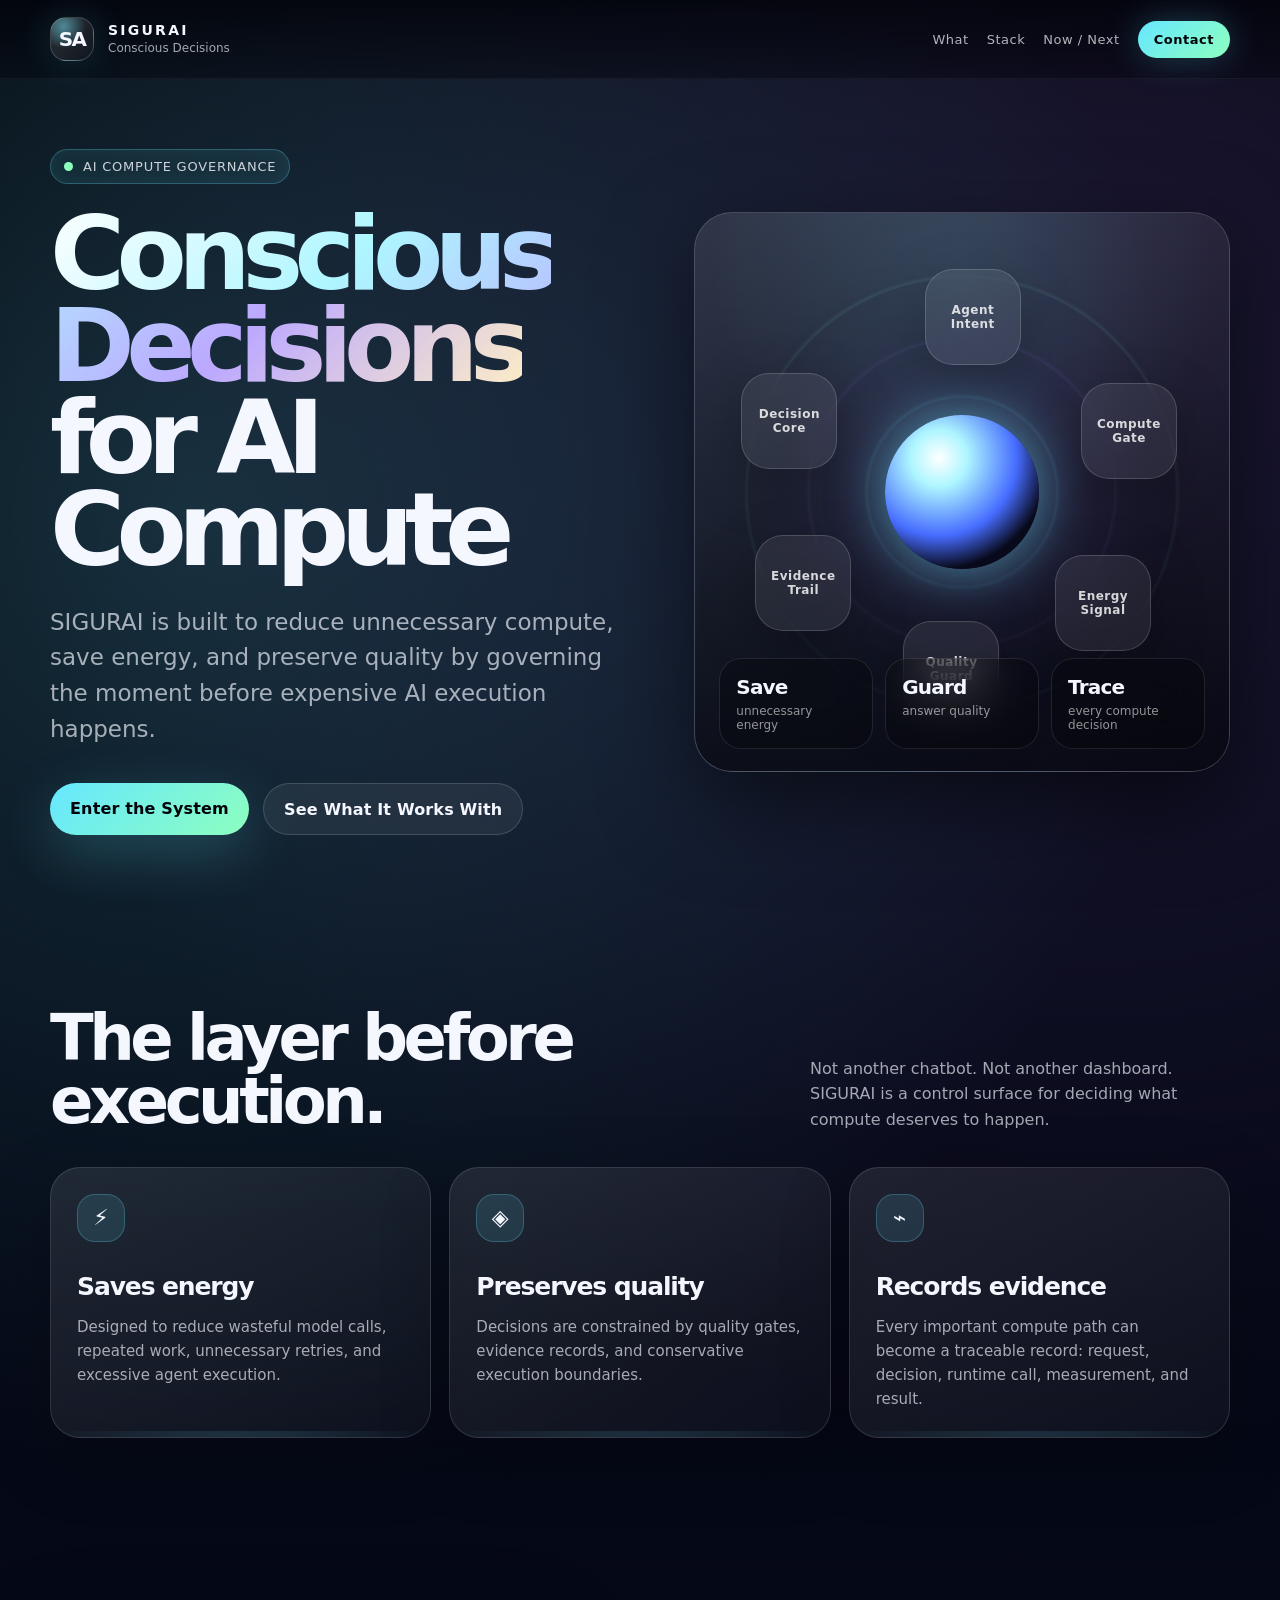
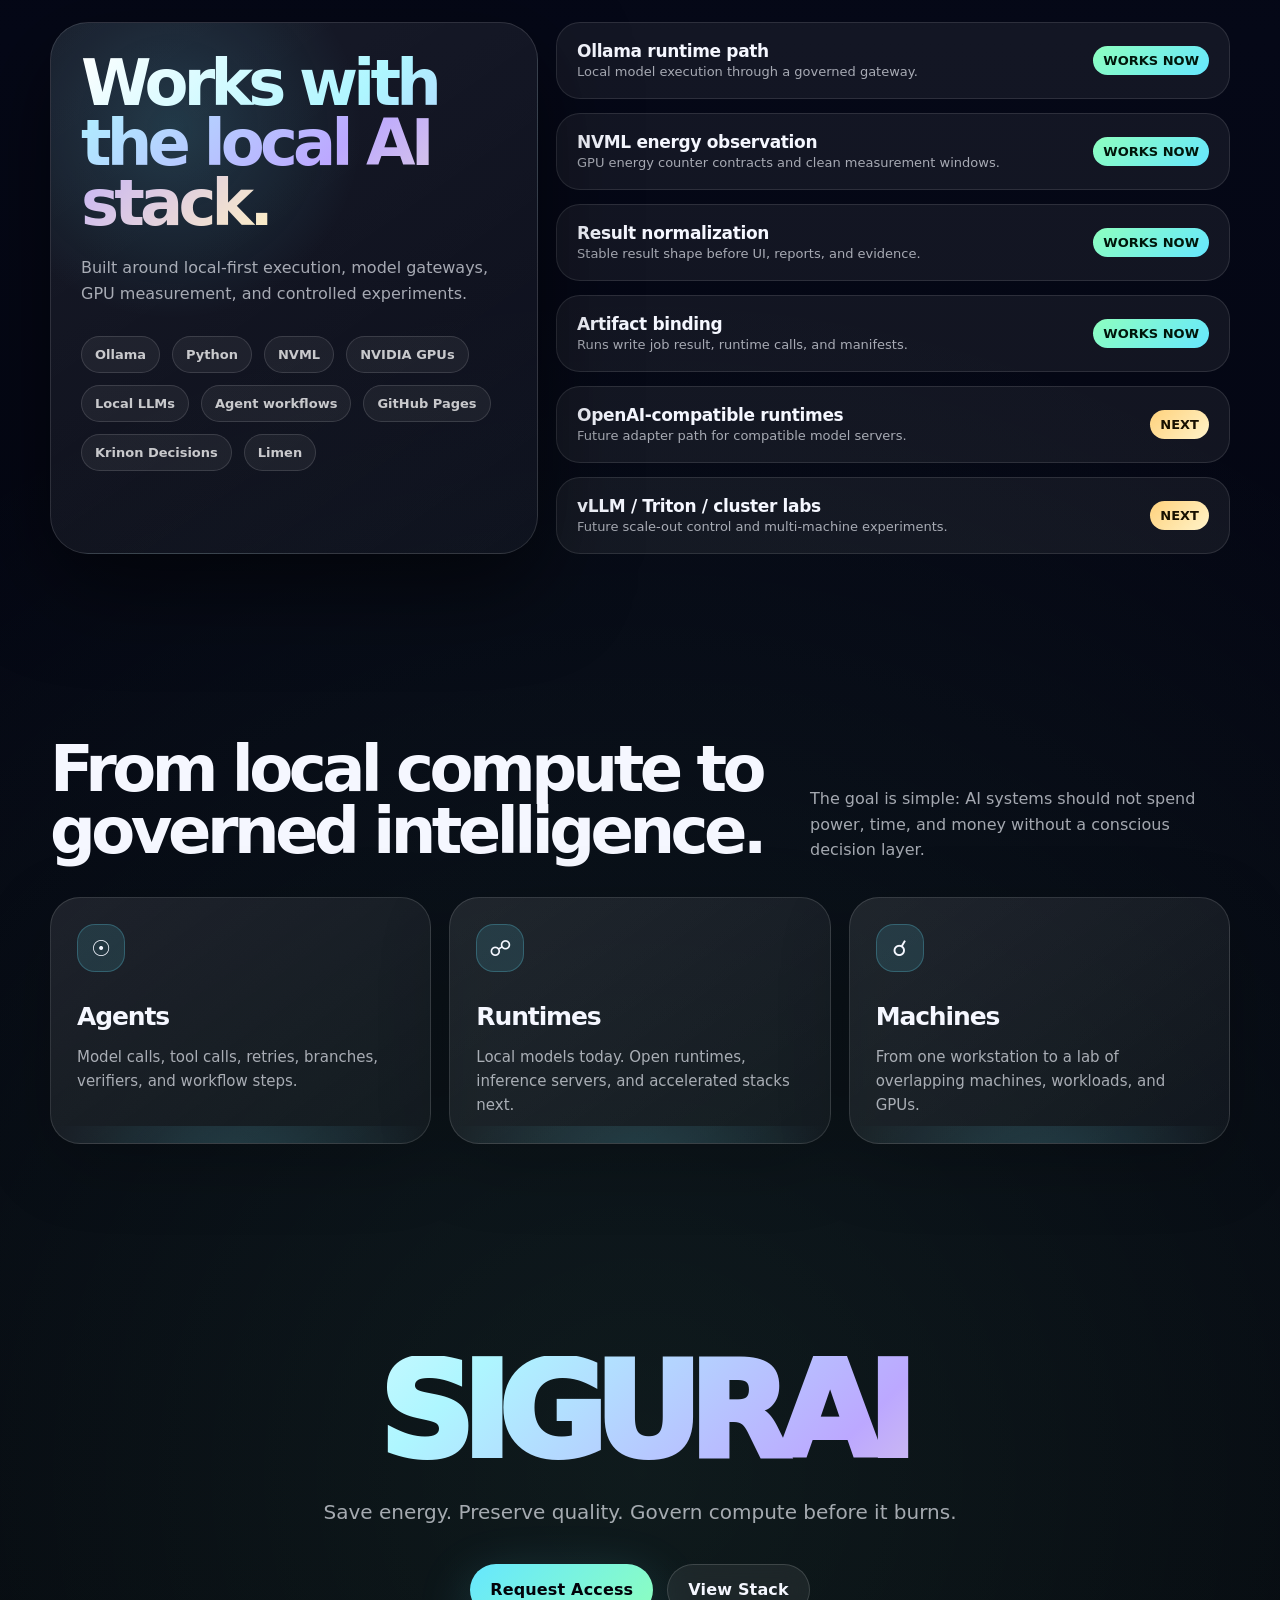
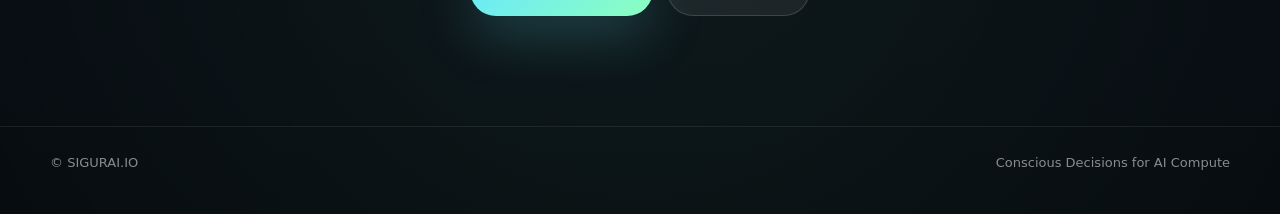
==== index.html @ 7230fa77 "Create index.html" ====
<!DOCTYPE html>
<html lang="en">
<head>
  <meta charset="UTF-8" />
  <meta name="viewport" content="width=device-width, initial-scale=1.0" />
  <title>SIGURAI — Conscious Decisions for AI Compute</title>
  <meta name="description" content="SIGURAI builds AI compute governance systems designed to save energy, preserve quality, and control execution before expensive compute happens." />

  <style>
    :root {
      --bg: #02030a;
      --bg2: #050817;
      --text: #f5f7ff;
      --muted: rgba(245, 247, 255, 0.66);
      --soft: rgba(245, 247, 255, 0.12);
      --line: rgba(180, 205, 255, 0.18);
      --blue: #66e7ff;
      --violet: #9b7cff;
      --green: #8dffbf;
      --gold: #ffd27d;
      --danger: #ff6c9a;
      --glass: rgba(255, 255, 255, 0.055);
      --glass2: rgba(255, 255, 255, 0.09);
      --shadow: 0 30px 90px rgba(0,0,0,0.55);
    }

    * {
      box-sizing: border-box;
    }

    html {
      scroll-behavior: smooth;
      background: var(--bg);
    }

    body {
      margin: 0;
      min-height: 100vh;
      font-family: Inter, ui-sans-serif, system-ui, -apple-system, BlinkMacSystemFont, "Segoe UI", sans-serif;
      color: var(--text);
      background:
        radial-gradient(circle at 15% 15%, rgba(102, 231, 255, 0.18), transparent 32%),
        radial-gradient(circle at 85% 10%, rgba(155, 124, 255, 0.16), transparent 34%),
        radial-gradient(circle at 50% 90%, rgba(141, 255, 191, 0.09), transparent 38%),
        linear-gradient(180deg, #02030a 0%, #050817 48%, #02030a 100%);
      overflow-x: hidden;
    }

    body::before {
      content: "";
      position: fixed;
      inset: 0;
      z-index: -4;
      background-image:
        linear-gradient(rgba(255,255,255,0.035) 1px, transparent 1px),
        linear-gradient(90deg, rgba(255,255,255,0.035) 1px, transparent 1px);
      background-size: 72px 72px;
      mask-image: radial-gradient(circle at center, black, transparent 75%);
      pointer-events: none;
    }

    .noise {
      position: fixed;
      inset: 0;
      z-index: -3;
      pointer-events: none;
      opacity: 0.12;
      background-image: url("data:image/svg+xml,%3Csvg viewBox='0 0 250 250' xmlns='http://www.w3.org/2000/svg'%3E%3Cfilter id='noiseFilter'%3E%3CfeTurbulence type='fractalNoise' baseFrequency='0.72' numOctaves='3' stitchTiles='stitch'/%3E%3C/filter%3E%3Crect width='100%25' height='100%25' filter='url(%23noiseFilter)'/%3E%3C/svg%3E");
    }

    #cosmos {
      position: fixed;
      inset: 0;
      z-index: -2;
      width: 100%;
      height: 100%;
    }

    .orb-glow {
      position: fixed;
      width: 680px;
      height: 680px;
      border-radius: 999px;
      background: radial-gradient(circle, rgba(102,231,255,0.22), rgba(155,124,255,0.08) 45%, transparent 70%);
      filter: blur(15px);
      top: -240px;
      right: -220px;
      z-index: -1;
      pointer-events: none;
      animation: drift 12s ease-in-out infinite alternate;
    }

    @keyframes drift {
      from { transform: translate3d(0, 0, 0) scale(1); }
      to { transform: translate3d(-80px, 80px, 0) scale(1.14); }
    }

    .wrap {
      width: min(1180px, calc(100% - 40px));
      margin: 0 auto;
    }

    header {
      position: sticky;
      top: 0;
      z-index: 20;
      backdrop-filter: blur(18px);
      background: linear-gradient(180deg, rgba(2,3,10,0.82), rgba(2,3,10,0.38));
      border-bottom: 1px solid rgba(255,255,255,0.08);
    }

    .nav {
      height: 78px;
      display: flex;
      align-items: center;
      justify-content: space-between;
      gap: 20px;
    }

    .brand {
      display: flex;
      align-items: center;
      gap: 14px;
      text-decoration: none;
      color: var(--text);
    }

    .logo-box {
      width: 44px;
      height: 44px;
      border-radius: 16px;
      display: grid;
      place-items: center;
      background:
        linear-gradient(135deg, rgba(255,255,255,0.16), rgba(255,255,255,0.04)),
        radial-gradient(circle at 30% 20%, rgba(102,231,255,0.5), transparent 50%);
      border: 1px solid rgba(255,255,255,0.18);
      box-shadow: 0 0 38px rgba(102,231,255,0.16);
      overflow: hidden;
    }

    .logo-box img {
      width: 90%;
      height: 90%;
      object-fit: contain;
      display: block;
      filter: invert(1);
    }

    .logo-fallback {
      font-weight: 900;
      letter-spacing: -0.08em;
      font-size: 20px;
    }

    .brand-text {
      display: flex;
      flex-direction: column;
      line-height: 1.05;
    }

    .brand-text strong {
      letter-spacing: 0.16em;
      font-size: 14px;
    }

    .brand-text span {
      color: var(--muted);
      font-size: 12px;
      margin-top: 4px;
    }

    .nav-links {
      display: flex;
      align-items: center;
      gap: 18px;
    }

    .nav-links a {
      color: rgba(245,247,255,0.72);
      text-decoration: none;
      font-size: 13px;
      letter-spacing: 0.04em;
      transition: 0.25s ease;
    }

    .nav-links a:hover {
      color: #fff;
    }

    .pill {
      color: #02030a !important;
      background: linear-gradient(135deg, var(--blue), var(--green));
      padding: 11px 16px;
      border-radius: 999px;
      font-weight: 800;
      box-shadow: 0 0 35px rgba(102,231,255,0.25);
    }

    main {
      position: relative;
    }

    .hero {
      min-height: calc(100vh - 78px);
      display: grid;
      align-items: center;
      padding: 70px 0 80px;
    }

    .hero-grid {
      display: grid;
      grid-template-columns: 1.04fr 0.96fr;
      gap: 64px;
      align-items: center;
    }

    .eyebrow {
      width: max-content;
      max-width: 100%;
      display: flex;
      align-items: center;
      gap: 10px;
      padding: 9px 13px;
      border: 1px solid rgba(102,231,255,0.28);
      border-radius: 999px;
      color: rgba(245,247,255,0.82);
      background: rgba(102,231,255,0.07);
      box-shadow: inset 0 0 18px rgba(102,231,255,0.06);
      font-size: 13px;
      letter-spacing: 0.06em;
      text-transform: uppercase;
      margin-bottom: 24px;
    }

    .pulse {
      width: 9px;
      height: 9px;
      border-radius: 999px;
      background: var(--green);
      box-shadow: 0 0 0 0 rgba(141,255,191,0.75);
      animation: pulse 1.7s infinite;
    }

    @keyframes pulse {
      0% { box-shadow: 0 0 0 0 rgba(141,255,191,0.6); }
      70% { box-shadow: 0 0 0 14px rgba(141,255,191,0); }
      100% { box-shadow: 0 0 0 0 rgba(141,255,191,0); }
    }

    h1 {
      margin: 0;
      font-size: clamp(52px, 8vw, 116px);
      line-height: 0.9;
      letter-spacing: -0.085em;
      max-width: 880px;
    }

    .grad {
      background: linear-gradient(135deg, #ffffff 0%, #aef6ff 34%, #bca8ff 68%, #fff0c4 100%);
      -webkit-background-clip: text;
      background-clip: text;
      color: transparent;
    }

    .hero p {
      max-width: 680px;
      margin: 28px 0 0;
      color: var(--muted);
      font-size: clamp(18px, 2vw, 23px);
      line-height: 1.55;
    }

    .hero-actions {
      display: flex;
      flex-wrap: wrap;
      gap: 14px;
      margin-top: 36px;
    }

    .btn {
      display: inline-flex;
      align-items: center;
      justify-content: center;
      gap: 10px;
      min-height: 52px;
      padding: 0 20px;
      border-radius: 999px;
      border: 1px solid rgba(255,255,255,0.15);
      color: var(--text);
      text-decoration: none;
      background: rgba(255,255,255,0.065);
      backdrop-filter: blur(12px);
      transition: 0.22s ease;
      font-weight: 800;
      letter-spacing: 0.01em;
    }

    .btn:hover {
      transform: translateY(-2px);
      background: rgba(255,255,255,0.105);
      border-color: rgba(255,255,255,0.28);
    }

    .btn.primary {
      color: #02030a;
      background: linear-gradient(135deg, var(--blue), var(--green));
      box-shadow: 0 18px 55px rgba(102,231,255,0.22);
      border: none;
    }

    .hero-card {
      position: relative;
      min-height: 560px;
      border-radius: 38px;
      background:
        linear-gradient(145deg, rgba(255,255,255,0.105), rgba(255,255,255,0.035)),
        radial-gradient(circle at 50% 10%, rgba(102,231,255,0.14), transparent 44%);
      border: 1px solid rgba(255,255,255,0.15);
      box-shadow: var(--shadow);
      overflow: hidden;
      isolation: isolate;
    }

    .hero-card::before {
      content: "";
      position: absolute;
      inset: -1px;
      background:
        radial-gradient(circle at 50% 50%, transparent 0 24%, rgba(102,231,255,0.12) 24.5%, transparent 25.4%),
        radial-gradient(circle at 50% 50%, transparent 0 39%, rgba(155,124,255,0.11) 39.5%, transparent 40.4%),
        radial-gradient(circle at 50% 50%, transparent 0 55%, rgba(141,255,191,0.10) 55.5%, transparent 56.4%);
      animation: rotate 36s linear infinite;
      z-index: -1;
    }

    .hero-card::after {
      content: "";
      position: absolute;
      inset: 0;
      background: linear-gradient(180deg, transparent, rgba(2,3,10,0.72));
      z-index: -1;
    }

    @keyframes rotate {
      from { transform: rotate(0deg) scale(1.12); }
      to { transform: rotate(360deg) scale(1.12); }
    }

    .system-core {
      position: absolute;
      inset: 0;
      display: grid;
      place-items: center;
      pointer-events: none;
    }

    .core-orb {
      width: 154px;
      height: 154px;
      border-radius: 999px;
      background:
        radial-gradient(circle at 35% 28%, #fff, #aef6ff 19%, #466cff 52%, #080a1b 74%);
      box-shadow:
        0 0 55px rgba(102,231,255,0.55),
        0 0 150px rgba(155,124,255,0.32);
      animation: breathe 4.8s ease-in-out infinite;
    }

    @keyframes breathe {
      0%, 100% { transform: scale(1); filter: saturate(1); }
      50% { transform: scale(1.08); filter: saturate(1.35); }
    }

    .orbit-node {
      position: absolute;
      width: 96px;
      height: 96px;
      border-radius: 28px;
      background: rgba(255,255,255,0.075);
      border: 1px solid rgba(255,255,255,0.16);
      backdrop-filter: blur(12px);
      display: grid;
      place-items: center;
      text-align: center;
      padding: 12px;
      color: rgba(255,255,255,0.82);
      font-size: 12px;
      font-weight: 800;
      letter-spacing: 0.04em;
      box-shadow: 0 18px 55px rgba(0,0,0,0.25);
    }

    .n1 { top: 56px; left: 52%; transform: translateX(-50%); }
    .n2 { top: 170px; right: 52px; }
    .n3 { bottom: 120px; right: 78px; }
    .n4 { bottom: 54px; left: 48%; transform: translateX(-50%); }
    .n5 { bottom: 140px; left: 60px; }
    .n6 { top: 160px; left: 46px; }

    .metrics {
      position: absolute;
      left: 24px;
      right: 24px;
      bottom: 22px;
      display: grid;
      grid-template-columns: repeat(3, 1fr);
      gap: 12px;
    }

    .metric {
      padding: 16px;
      border-radius: 22px;
      background: rgba(0,0,0,0.24);
      border: 1px solid rgba(255,255,255,0.10);
      backdrop-filter: blur(18px);
    }

    .metric strong {
      display: block;
      font-size: 20px;
      letter-spacing: -0.04em;
    }

    .metric span {
      display: block;
      margin-top: 5px;
      color: rgba(255,255,255,0.56);
      font-size: 12px;
    }

    section {
      padding: 92px 0;
      position: relative;
    }

    .section-head {
      display: flex;
      align-items: end;
      justify-content: space-between;
      gap: 24px;
      margin-bottom: 34px;
    }

    .section-head h2 {
      margin: 0;
      font-size: clamp(34px, 5vw, 68px);
      line-height: 0.98;
      letter-spacing: -0.07em;
      max-width: 740px;
    }

    .section-head p {
      color: var(--muted);
      max-width: 420px;
      line-height: 1.6;
      margin: 0;
    }

    .cards {
      display: grid;
      grid-template-columns: repeat(3, 1fr);
      gap: 18px;
    }

    .card {
      border-radius: 30px;
      padding: 26px;
      min-height: 246px;
      background:
        linear-gradient(145deg, rgba(255,255,255,0.09), rgba(255,255,255,0.035));
      border: 1px solid rgba(255,255,255,0.13);
      box-shadow: 0 20px 70px rgba(0,0,0,0.22);
      position: relative;
      overflow: hidden;
    }

    .card::after {
      content: "";
      position: absolute;
      inset: auto -30% -50% -30%;
      height: 140px;
      background: radial-gradient(circle, rgba(102,231,255,0.18), transparent 64%);
      pointer-events: none;
    }

    .icon {
      width: 48px;
      height: 48px;
      border-radius: 18px;
      display: grid;
      place-items: center;
      background: rgba(102,231,255,0.12);
      border: 1px solid rgba(102,231,255,0.24);
      margin-bottom: 30px;
      font-size: 22px;
    }

    .card h3 {
      margin: 0;
      font-size: 25px;
      letter-spacing: -0.045em;
    }

    .card p {
      color: var(--muted);
      line-height: 1.6;
      margin: 14px 0 0;
      font-size: 15px;
    }

    .wide {
      display: grid;
      grid-template-columns: 0.84fr 1.16fr;
      gap: 18px;
      align-items: stretch;
    }

    .big-panel {
      min-height: 520px;
      border-radius: 38px;
      border: 1px solid rgba(255,255,255,0.13);
      background:
        radial-gradient(circle at 25% 20%, rgba(102,231,255,0.16), transparent 34%),
        linear-gradient(145deg, rgba(255,255,255,0.08), rgba(255,255,255,0.035));
      box-shadow: var(--shadow);
      overflow: hidden;
      position: relative;
      padding: 30px;
    }

    .big-panel h2 {
      margin: 0;
      font-size: clamp(36px, 5vw, 72px);
      line-height: 0.94;
      letter-spacing: -0.075em;
      max-width: 620px;
      position: relative;
      z-index: 2;
    }

    .big-panel p {
      color: var(--muted);
      line-height: 1.65;
      max-width: 540px;
      position: relative;
      z-index: 2;
      margin-top: 22px;
    }

    .constellation {
      display: grid;
      gap: 14px;
    }

    .lane {
      display: flex;
      align-items: center;
      justify-content: space-between;
      gap: 15px;
      padding: 18px 20px;
      border-radius: 24px;
      background: rgba(255,255,255,0.06);
      border: 1px solid rgba(255,255,255,0.11);
      min-height: 76px;
    }

    .lane span {
      color: var(--muted);
      font-size: 13px;
    }

    .lane strong {
      font-size: 17px;
      letter-spacing: -0.02em;
    }

    .status {
      font-size: 12px;
      padding: 7px 10px;
      border-radius: 999px;
      white-space: nowrap;
      border: 1px solid rgba(255,255,255,0.13);
      background: rgba(255,255,255,0.06);
      color: rgba(255,255,255,0.78);
    }

    .status.live {
      color: #00160b;
      background: linear-gradient(135deg, var(--green), var(--blue));
      border: none;
      font-weight: 900;
    }

    .status.next {
      color: #171000;
      background: linear-gradient(135deg, var(--gold), #fff3c9);
      border: none;
      font-weight: 900;
    }

    .stack {
      display: flex;
      flex-wrap: wrap;
      gap: 12px;
      margin-top: 28px;
    }

    .chip {
      padding: 10px 13px;
      border-radius: 999px;
      border: 1px solid rgba(255,255,255,0.13);
      background: rgba(255,255,255,0.055);
      color: rgba(255,255,255,0.76);
      font-size: 13px;
      font-weight: 700;
    }

    .final {
      text-align: center;
      padding: 120px 0 110px;
    }

    .final-logo {
      width: min(460px, 82vw);
      margin: 0 auto 34px;
      padding: 28px;
      border-radius: 34px;
      background: rgba(255,255,255,0.04);
      border: 1px solid rgba(255,255,255,0.10);
      box-shadow: var(--shadow);
    }

    .final-logo img {
      width: 100%;
      height: auto;
      display: block;
      filter: invert(1);
    }

    .wordmark {
      font-size: clamp(54px, 11vw, 132px);
      line-height: 0.86;
      letter-spacing: -0.095em;
      font-weight: 950;
      margin: 0;
    }

    .final p {
      color: var(--muted);
      font-size: 20px;
      line-height: 1.6;
      max-width: 760px;
      margin: 26px auto 0;
    }

    footer {
      padding: 28px 0 44px;
      border-top: 1px solid rgba(255,255,255,0.08);
      color: rgba(255,255,255,0.52);
      font-size: 13px;
    }

    footer .wrap {
      display: flex;
      justify-content: space-between;
      gap: 20px;
      flex-wrap: wrap;
    }

    @media (max-width: 920px) {
      .hero-grid,
      .wide {
        grid-template-columns: 1fr;
      }

      .hero-card {
        min-height: 520px;
      }

      .cards {
        grid-template-columns: 1fr;
      }

      .section-head {
        display: block;
      }

      .section-head p {
        margin-top: 16px;
      }

      .nav-links a:not(.pill) {
        display: none;
      }
    }

    @media (max-width: 620px) {
      .wrap {
        width: min(100% - 26px, 1180px);
      }

      .hero {
        padding-top: 44px;
      }

      .hero-card {
        min-height: 500px;
        border-radius: 28px;
      }

      .orbit-node {
        width: 82px;
        height: 82px;
        font-size: 10px;
      }

      .metrics {
        grid-template-columns: 1fr;
      }

      .metric {
        padding: 12px 14px;
      }

      .n2 { right: 20px; }
      .n3 { right: 24px; }
      .n5 { left: 22px; }
      .n6 { left: 18px; }

      section {
        padding: 70px 0;
      }
    }
  </style>
</head>

<body>
  <canvas id="cosmos"></canvas>
  <div class="noise"></div>
  <div class="orb-glow"></div>

  <header>
    <div class="wrap nav">
      <a class="brand" href="#">
        <div class="logo-box">
          <img src="assets/logo.png" alt="SIGURAI" onerror="this.style.display='none'; this.nextElementSibling.style.display='block';" />
          <span class="logo-fallback" style="display:none;">SA</span>
        </div>
        <div class="brand-text">
          <strong>SIGURAI</strong>
          <span>Conscious Decisions</span>
        </div>
      </a>

      <nav class="nav-links">
        <a href="#what">What</a>
        <a href="#stack">Stack</a>
        <a href="#future">Now / Next</a>
        <a class="pill" href="mailto:contact@sigurai.io">Contact</a>
      </nav>
    </div>
  </header>

  <main>
    <section class="hero">
      <div class="wrap hero-grid">
        <div>
          <div class="eyebrow"><span class="pulse"></span> AI Compute Governance</div>

          <h1>
            <span class="grad">Conscious Decisions</span><br />
            for AI Compute
          </h1>

          <p>
            SIGURAI is built to reduce unnecessary compute, save energy, and preserve quality
            by governing the moment before expensive AI execution happens.
          </p>

          <div class="hero-actions">
            <a class="btn primary" href="#what">Enter the System</a>
            <a class="btn" href="#stack">See What It Works With</a>
          </div>
        </div>

        <div class="hero-card" aria-label="Interactive decision system visual">
          <div class="system-core">
            <div class="core-orb"></div>
          </div>

          <div class="orbit-node n1">Agent<br />Intent</div>
          <div class="orbit-node n2">Compute<br />Gate</div>
          <div class="orbit-node n3">Energy<br />Signal</div>
          <div class="orbit-node n4">Quality<br />Guard</div>
          <div class="orbit-node n5">Evidence<br />Trail</div>
          <div class="orbit-node n6">Decision<br />Core</div>

          <div class="metrics">
            <div class="metric">
              <strong>Save</strong>
              <span>unnecessary energy</span>
            </div>
            <div class="metric">
              <strong>Guard</strong>
              <span>answer quality</span>
            </div>
            <div class="metric">
              <strong>Trace</strong>
              <span>every compute decision</span>
            </div>
          </div>
        </div>
      </div>
    </section>

    <section id="what">
      <div class="wrap">
        <div class="section-head">
          <h2>The layer before execution.</h2>
          <p>
            Not another chatbot. Not another dashboard. SIGURAI is a control surface
            for deciding what compute deserves to happen.
          </p>
        </div>

        <div class="cards">
          <div class="card">
            <div class="icon">⚡</div>
            <h3>Saves energy</h3>
            <p>
              Designed to reduce wasteful model calls, repeated work, unnecessary retries,
              and excessive agent execution.
            </p>
          </div>

          <div class="card">
            <div class="icon">◈</div>
            <h3>Preserves quality</h3>
            <p>
              Decisions are constrained by quality gates, evidence records, and conservative
              execution boundaries.
            </p>
          </div>

          <div class="card">
            <div class="icon">⌁</div>
            <h3>Records evidence</h3>
            <p>
              Every important compute path can become a traceable record: request, decision,
              runtime call, measurement, and result.
            </p>
          </div>
        </div>
      </div>
    </section>

    <section id="stack">
      <div class="wrap wide">
        <div class="big-panel">
          <h2><span class="grad">Works with the local AI stack.</span></h2>
          <p>
            Built around local-first execution, model gateways, GPU measurement,
            and controlled experiments.
          </p>

          <div class="stack">
            <span class="chip">Ollama</span>
            <span class="chip">Python</span>
            <span class="chip">NVML</span>
            <span class="chip">NVIDIA GPUs</span>
            <span class="chip">Local LLMs</span>
            <span class="chip">Agent workflows</span>
            <span class="chip">GitHub Pages</span>
            <span class="chip">Krinon Decisions</span>
            <span class="chip">Limen</span>
          </div>
        </div>

        <div class="constellation">
          <div class="lane">
            <div>
              <strong>Ollama runtime path</strong><br />
              <span>Local model execution through a governed gateway.</span>
            </div>
            <span class="status live">WORKS NOW</span>
          </div>

          <div class="lane">
            <div>
              <strong>NVML energy observation</strong><br />
              <span>GPU energy counter contracts and clean measurement windows.</span>
            </div>
            <span class="status live">WORKS NOW</span>
          </div>

          <div class="lane">
            <div>
              <strong>Result normalization</strong><br />
              <span>Stable result shape before UI, reports, and evidence.</span>
            </div>
            <span class="status live">WORKS NOW</span>
          </div>

          <div class="lane">
            <div>
              <strong>Artifact binding</strong><br />
              <span>Runs write job result, runtime calls, and manifests.</span>
            </div>
            <span class="status live">WORKS NOW</span>
          </div>

          <div class="lane">
            <div>
              <strong>OpenAI-compatible runtimes</strong><br />
              <span>Future adapter path for compatible model servers.</span>
            </div>
            <span class="status next">NEXT</span>
          </div>

          <div class="lane">
            <div>
              <strong>vLLM / Triton / cluster labs</strong><br />
              <span>Future scale-out control and multi-machine experiments.</span>
            </div>
            <span class="status next">NEXT</span>
          </div>
        </div>
      </div>
    </section>

    <section id="future">
      <div class="wrap">
        <div class="section-head">
          <h2>From local compute to governed intelligence.</h2>
          <p>
            The goal is simple: AI systems should not spend power, time, and money
            without a conscious decision layer.
          </p>
        </div>

        <div class="cards">
          <div class="card">
            <div class="icon">☉</div>
            <h3>Agents</h3>
            <p>
              Model calls, tool calls, retries, branches, verifiers, and workflow steps.
            </p>
          </div>

          <div class="card">
            <div class="icon">☍</div>
            <h3>Runtimes</h3>
            <p>
              Local models today. Open runtimes, inference servers, and accelerated stacks next.
            </p>
          </div>

          <div class="card">
            <div class="icon">☌</div>
            <h3>Machines</h3>
            <p>
              From one workstation to a lab of overlapping machines, workloads, and GPUs.
            </p>
          </div>
        </div>
      </div>
    </section>

    <section class="final">
      <div class="wrap">
        <div class="final-logo">
          <img src="assets/logo.png" alt="SIGURAI logo" onerror="this.parentElement.style.display='none';" />
        </div>

        <h2 class="wordmark grad">SIGURAI</h2>
        <p>
          Save energy. Preserve quality. Govern compute before it burns.
        </p>

        <div class="hero-actions" style="justify-content:center;">
          <a class="btn primary" href="mailto:contact@sigurai.io">Request Access</a>
          <a class="btn" href="#stack">View Stack</a>
        </div>
      </div>
    </section>
  </main>

  <footer>
    <div class="wrap">
      <span>© <span id="year"></span> SIGURAI.IO</span>
      <span>Conscious Decisions for AI Compute</span>
    </div>
  </footer>

  <script type="module">
    document.getElementById("year").textContent = new Date().getFullYear();

    import * as THREE from "https://unpkg.com/three@0.160.0/build/three.module.js";

    const canvas = document.getElementById("cosmos");
    const renderer = new THREE.WebGLRenderer({ canvas, antialias: true, alpha: true });
    renderer.setPixelRatio(Math.min(window.devicePixelRatio, 2));

    const scene = new THREE.Scene();
    const camera = new THREE.PerspectiveCamera(60, window.innerWidth / window.innerHeight, 0.1, 200);
    camera.position.z = 36;

    const group = new THREE.Group();
    scene.add(group);

    const starGeo = new THREE.BufferGeometry();
    const starCount = 900;
    const positions = new Float32Array(starCount * 3);

    for (let i = 0; i < starCount; i++) {
      positions[i * 3] = (Math.random() - 0.5) * 120;
      positions[i * 3 + 1] = (Math.random() - 0.5) * 80;
      positions[i * 3 + 2] = (Math.random() - 0.5) * 80;
    }

    starGeo.setAttribute("position", new THREE.BufferAttribute(positions, 3));

    const starMat = new THREE.PointsMaterial({
      color: 0xbfefff,
      size: 0.055,
      transparent: true,
      opacity: 0.72
    });

    const stars = new THREE.Points(starGeo, starMat);
    scene.add(stars);

    const core = new THREE.Mesh(
      new THREE.SphereGeometry(2.1, 48, 48),
      new THREE.MeshBasicMaterial({ color: 0x66e7ff, transparent: true, opacity: 0.45 })
    );
    group.add(core);

    const rings = [];
    const ringColors = [0x66e7ff, 0x9b7cff, 0x8dffbf, 0xffd27d];

    for (let i = 0; i < 4; i++) {
      const curve = new THREE.EllipseCurve(
        0, 0,
        5.2 + i * 2.8,
        2.4 + i * 1.35,
        0,
        Math.PI * 2,
        false,
        0
      );

      const points = curve.getPoints(180);
      const geo = new THREE.BufferGeometry().setFromPoints(
        points.map(p => new THREE.Vector3(p.x, p.y, 0))
      );

      const mat = new THREE.LineBasicMaterial({
        color: ringColors[i],
        transparent: true,
        opacity: 0.18
      });

      const ring = new THREE.LineLoop(geo, mat);
      ring.rotation.x = 0.9 + i * 0.16;
      ring.rotation.y = 0.18 + i * 0.25;
      ring.rotation.z = i * 0.8;
      group.add(ring);
      rings.push(ring);
    }

    const planets = [];

    for (let i = 0; i < 8; i++) {
      const planet = new THREE.Mesh(
        new THREE.SphereGeometry(0.22 + Math.random() * 0.18, 24, 24),
        new THREE.MeshBasicMaterial({
          color: ringColors[i % ringColors.length],
          transparent: true,
          opacity: 0.85
        })
      );

      planet.userData = {
        radius: 5.2 + (i % 4) * 2.8,
        speed: 0.002 + Math.random() * 0.003,
        phase: Math.random() * Math.PI * 2,
        yScale: 0.46 + Math.random() * 0.16
      };

      group.add(planet);
      planets.push(planet);
    }

    const mouse = { x: 0, y: 0 };

    window.addEventListener("mousemove", (event) => {
      mouse.x = (event.clientX / window.innerWidth - 0.5) * 2;
      mouse.y = (event.clientY / window.innerHeight - 0.5) * 2;
    });

    function resize() {
      const w = window.innerWidth;
      const h = window.innerHeight;
      renderer.setSize(w, h, false);
      camera.aspect = w / h;
      camera.updateProjectionMatrix();
    }

    window.addEventListener("resize", resize);
    resize();

    let t = 0;

    function animate() {
      t += 1;

      stars.rotation.y += 0.00055;
      stars.rotation.x += 0.00018;

      group.rotation.y += 0.0012;
      group.rotation.x = mouse.y * 0.08;
      group.rotation.z = mouse.x * 0.045;

      core.scale.setScalar(1 + Math.sin(t * 0.025) * 0.045);

      rings.forEach((ring, i) => {
        ring.rotation.z += 0.0015 + i * 0.00045;
      });

      planets.forEach((planet) => {
        const u = planet.userData;
        const a = t * u.speed + u.phase;
        planet.position.x = Math.cos(a) * u.radius;
        planet.position.y = Math.sin(a) * u.radius * u.yScale;
        planet.position.z = Math.sin(a * 0.7) * 1.8;
      });

      renderer.render(scene, camera);
      requestAnimationFrame(animate);
    }

    animate();
  </script>
</body>
</html>
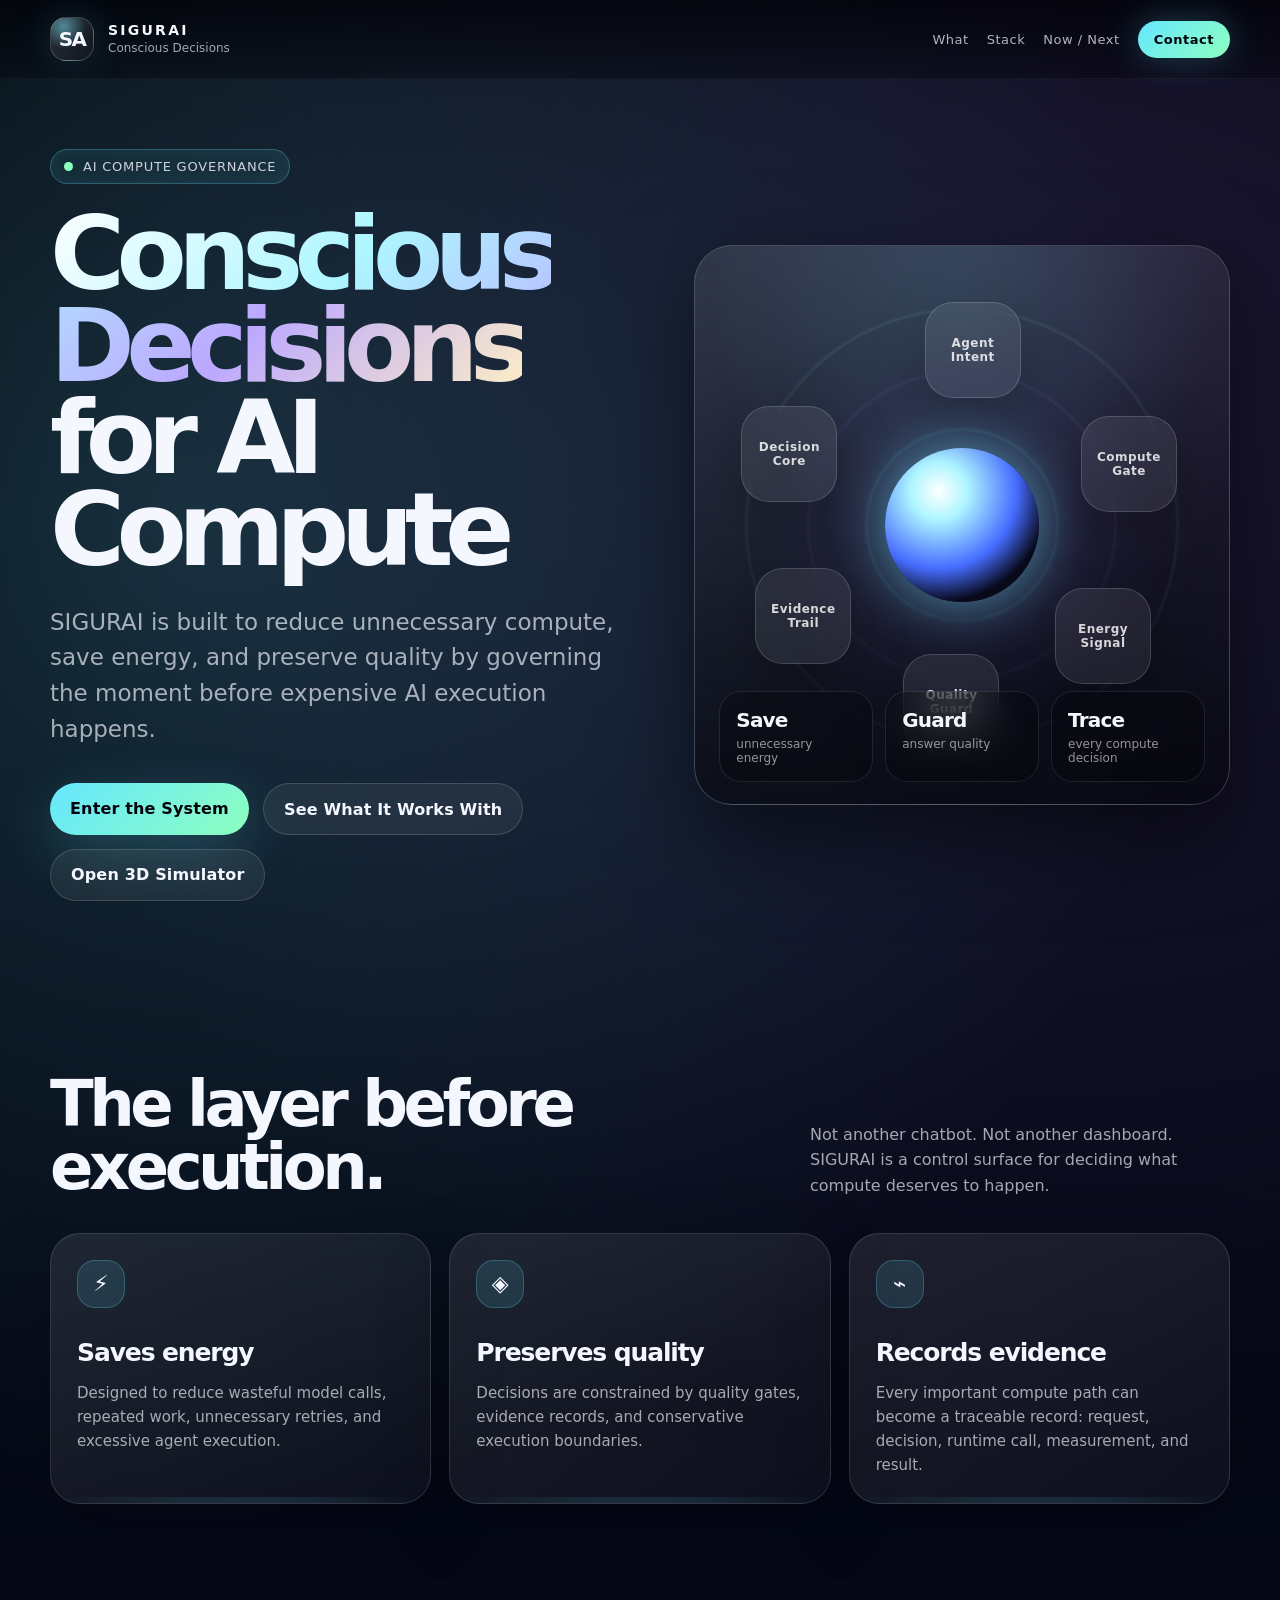
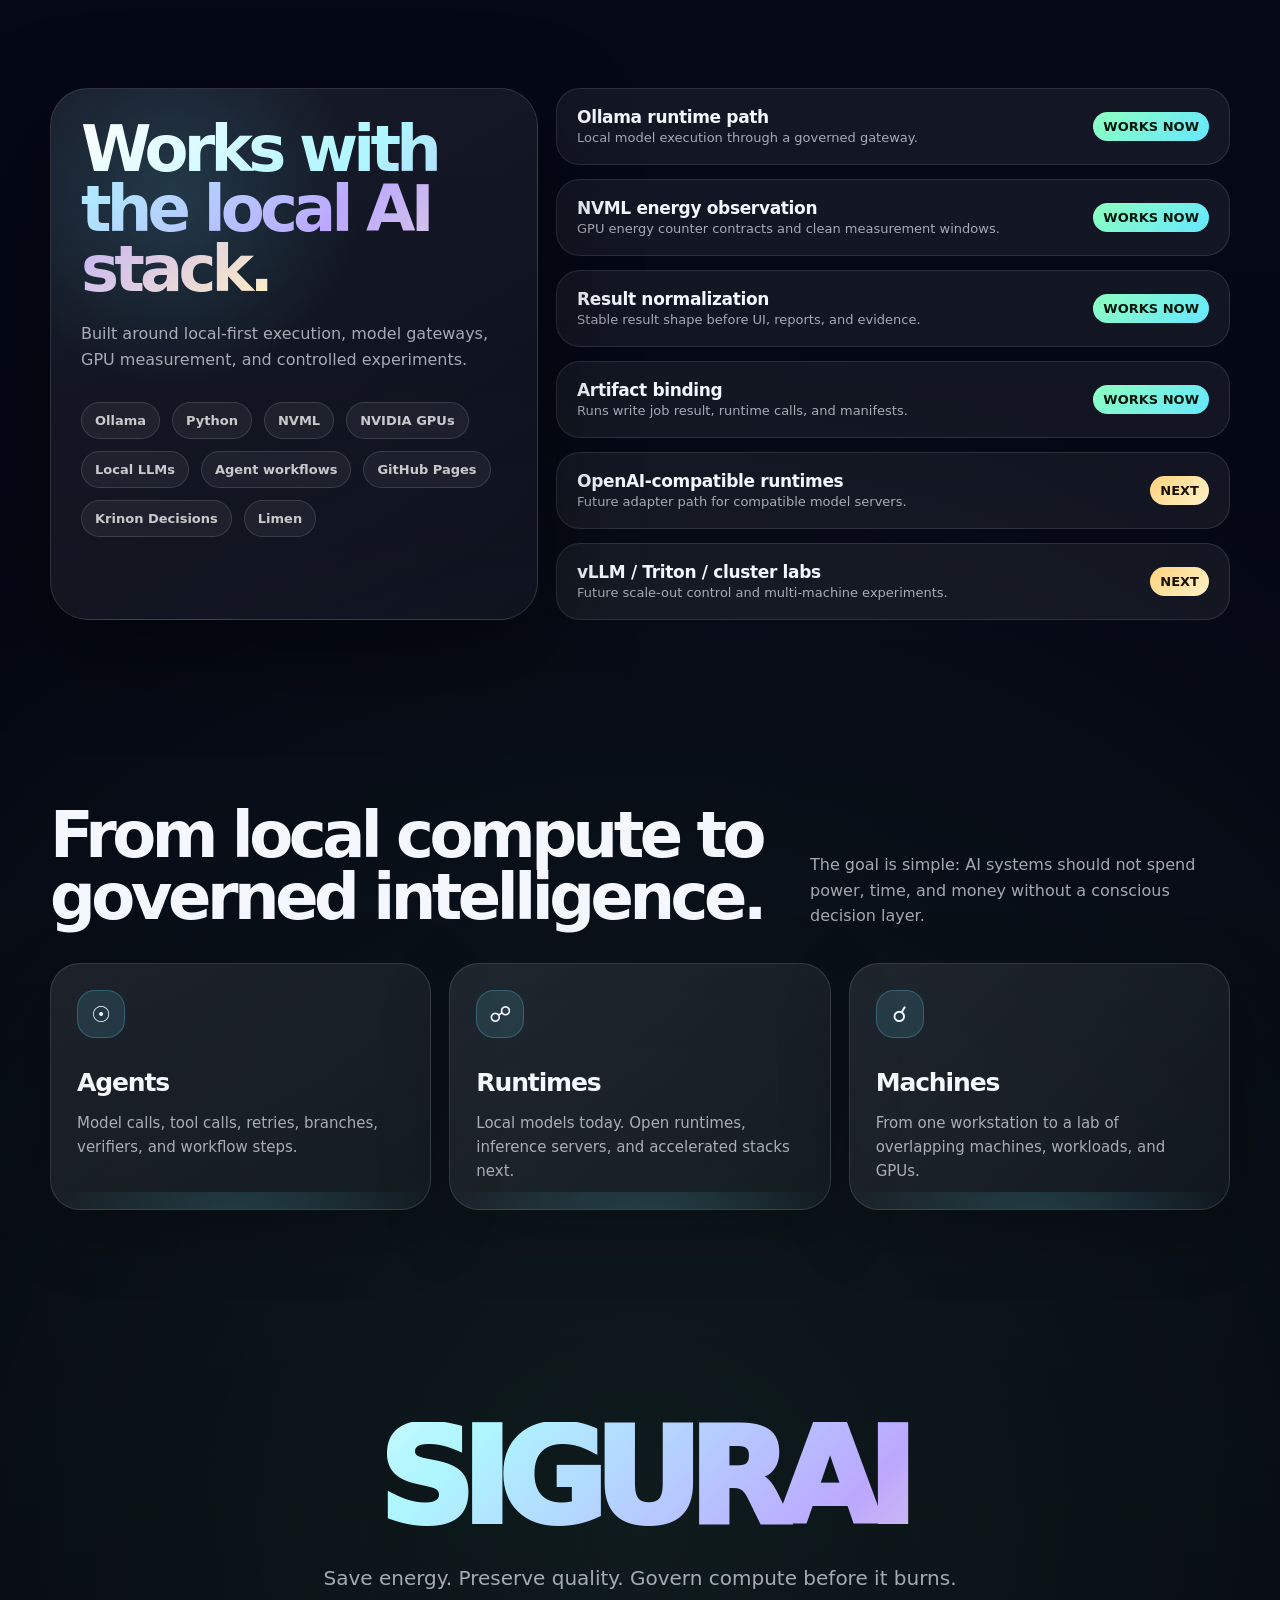
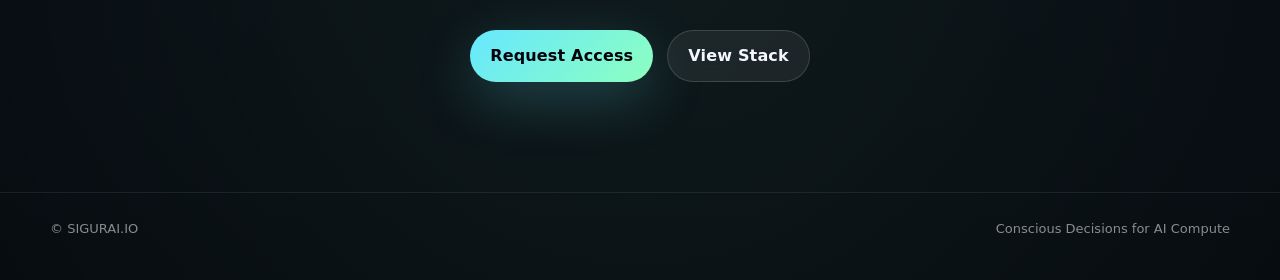
==== commit 841748e6: "Update index.html" ====
--- a/index.html
+++ b/index.html
@@ -781,6 +781,7 @@
           <div class="hero-actions">
             <a class="btn primary" href="#what">Enter the System</a>
             <a class="btn" href="#stack">See What It Works With</a>
+            <a class="btn" href="pipeline.html">Open 3D Simulator</a>
           </div>
         </div>
 
